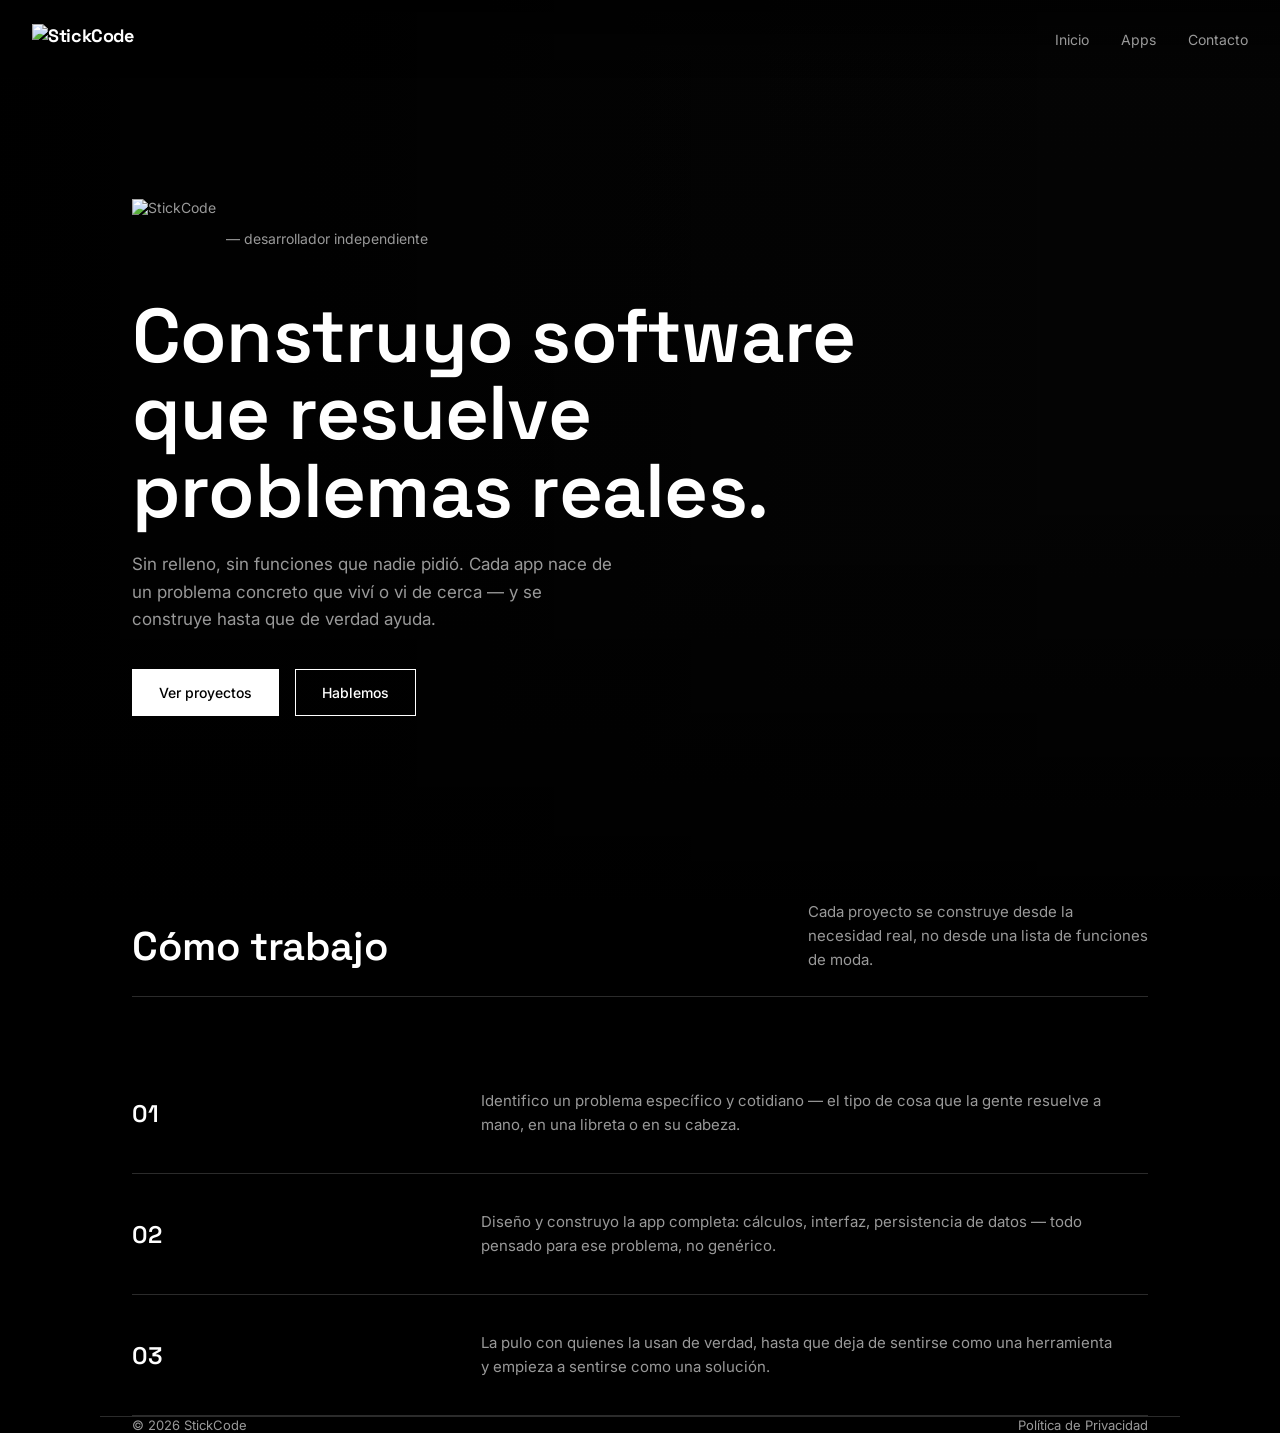
==== index.html @ d3f2d608 "Add files via upload" ====
<!DOCTYPE html>
<html lang="es">
<head>
<meta charset="UTF-8">
<meta name="viewport" content="width=device-width, initial-scale=1.0">
<title>StickCode</title>
<meta name="description" content="StickCode construye aplicaciones que resuelven problemas cotidianos, empezando por MyNomiApp: nómina y horas extra para trabajadores colombianos.">
<link rel="stylesheet" href="style.css">
</head>
<body>

<nav class="nav" id="nav">
  <a href="index.html" class="nav-logo"><img src="assets/logostickcode.png" alt="StickCode"></a>
  <div class="nav-links">
    <a href="index.html">Inicio</a>
    <a href="apps.html">Apps</a>
    <a href="contacto.html">Contacto</a>
  </div>
</nav>

<section class="hero" style="background-image: url('assets/hero-photo.jpg');">
  <div class="hero-content">
    <div class="hero-eyebrow"><img src="assets/logostickcode.png" alt="StickCode"> — desarrollador independiente</div>
    <h1>Construyo software<br>que resuelve problemas reales.</h1>
    <p>Sin relleno, sin funciones que nadie pidió. Cada app nace de un problema concreto que viví o vi de cerca — y se construye hasta que de verdad ayuda.</p>
    <div class="hero-actions">
      <a href="apps.html" class="btn filled">Ver proyectos</a>
      <a href="contacto.html" class="btn outline">Hablemos</a>
    </div>
  </div>
</section>

<section class="wrap">
  <div class="section-head">
    <h2>Cómo trabajo</h2>
    <p>Cada proyecto se construye desde la necesidad real, no desde una lista de funciones de moda.</p>
  </div>

  <div class="app-row">
    <div class="app-name">01</div>
    <div class="app-desc">Identifico un problema específico y cotidiano — el tipo de cosa que la gente resuelve a mano, en una libreta o en su cabeza.</div>
    <div></div>
  </div>
  <div class="app-row">
    <div class="app-name">02</div>
    <div class="app-desc">Diseño y construyo la app completa: cálculos, interfaz, persistencia de datos — todo pensado para ese problema, no genérico.</div>
    <div></div>
  </div>
  <div class="app-row">
    <div class="app-name">03</div>
    <div class="app-desc">La pulo con quienes la usan de verdad, hasta que deja de sentirse como una herramienta y empieza a sentirse como una solución.</div>
    <div></div>
  </div>
</section>

<footer class="wrap">
  <span>© <span id="year"></span> StickCode</span>
  <a href="privacidad.html">Política de Privacidad</a>
</footer>

<script>
  document.getElementById('year').textContent = new Date().getFullYear();
  window.addEventListener('scroll', () => {
    document.getElementById('nav').classList.toggle('solid', window.scrollY > 40);
  });
</script>

</body>
</html>
---- style.css ----
@import url('https://fonts.googleapis.com/css2?family=Space+Grotesk:wght@400;500;600;700&family=Inter:wght@400;500;600&display=swap');

:root {
  --black: #000000;
  --panel: #0d0d0d;
  --white: #ffffff;
  --gray-1: #999999;
  --gray-2: #2b2b2b;
  --gray-3: #555555;
  --max-width: 1080px;
}

* {
  box-sizing: border-box;
}

html {
  scroll-behavior: smooth;
}

body {
  margin: 0;
  background: var(--black);
  color: var(--white);
  font-family: 'Inter', sans-serif;
  -webkit-font-smoothing: antialiased;
}

h1, h2, h3, .display {
  font-family: 'Space Grotesk', sans-serif;
  font-weight: 600;
  margin: 0;
  letter-spacing: -0.01em;
}

a {
  color: inherit;
  text-decoration: none;
}

.wrap {
  max-width: var(--max-width);
  margin: 0 auto;
  padding: 0 32px;
}

/* Nav */
.nav {
  position: fixed;
  top: 0;
  left: 0;
  right: 0;
  z-index: 50;
  display: flex;
  align-items: center;
  justify-content: space-between;
  padding: 24px 32px;
  background: linear-gradient(to bottom, rgba(0,0,0,0.6), transparent);
}

.nav.solid {
  background: var(--black);
  border-bottom: 1px solid var(--gray-2);
}

.nav-logo {
  font-family: 'Space Grotesk', sans-serif;
  font-weight: 700;
  font-size: 18px;
  letter-spacing: -0.02em;
  display: block;
}

.nav-logo img {
  height: 30px;
  width: auto;
  display: block;
}

.nav-links {
  display: flex;
  gap: 32px;
  font-size: 14px;
  color: var(--gray-1);
}

.nav-links a:hover {
  color: var(--white);
}

/* Hero */
.hero {
  position: relative;
  min-height: 100vh;
  display: flex;
  align-items: flex-end;
  background-color: #050505;
  background-size: cover;
  background-position: right center;
  overflow: hidden;
}

.hero::before {
  content: "";
  position: absolute;
  inset: 0;
  background:
    linear-gradient(to top, rgba(0,0,0,0.94) 0%, rgba(0,0,0,0.3) 42%, rgba(0,0,0,0.15) 100%),
    linear-gradient(to right, rgba(0,0,0,0.97) 0%, rgba(0,0,0,0.75) 30%, rgba(0,0,0,0.15) 62%, rgba(0,0,0,0.05) 100%);
}

.hero-content {
  position: relative;
  z-index: 2;
  padding: 0 32px 88px;
  max-width: var(--max-width);
  margin: 0 auto;
  width: 100%;
}

.hero-eyebrow {
  font-size: 14px;
  color: var(--gray-1);
  margin-bottom: 18px;
  display: flex;
  align-items: center;
  gap: 10px;
}

.hero-eyebrow img {
  height: 80px;
  width: auto;
  display: block;
}

.app-logo {
  height: 192px;
  width: auto;
  display: block;
}

.privacy-app h2 img {
  height: 192px;
  width: auto;
  display: block;
}

.privacy-app h2 {
  display: flex;
  align-items: center;
}

.hero h1 {
  font-size: clamp(38px, 6.5vw, 76px);
  line-height: 1.02;
  max-width: 780px;
}

.hero p {
  margin-top: 22px;
  font-size: 17px;
  color: var(--gray-1);
  max-width: 480px;
  line-height: 1.6;
}

.hero-actions {
  margin-top: 36px;
  display: flex;
  gap: 16px;
  align-items: center;
}

.btn {
  display: inline-block;
  padding: 14px 26px;
  border: 1px solid var(--white);
  font-size: 14px;
  font-weight: 500;
  transition: background 0.2s ease, color 0.2s ease;
}

.btn.filled {
  background: var(--white);
  color: var(--black);
}

.btn.filled:hover {
  background: transparent;
  color: var(--white);
}

.btn.outline {
  color: var(--white);
}

.btn.outline:hover {
  background: var(--white);
  color: var(--black);
}

/* Sections */
section {
  padding: 96px 0;
}

.section-head {
  display: flex;
  justify-content: space-between;
  align-items: flex-end;
  margin-bottom: 56px;
  gap: 24px;
  border-bottom: 1px solid var(--gray-2);
  padding-bottom: 24px;
}

.section-head h2 {
  font-size: clamp(28px, 4vw, 40px);
}

.section-head p {
  color: var(--gray-1);
  max-width: 340px;
  font-size: 15px;
  line-height: 1.6;
  margin: 0;
}

/* App list (portafolio) */
.app-row {
  display: grid;
  grid-template-columns: 1fr 2fr auto;
  gap: 32px;
  align-items: center;
  padding: 36px 0;
  border-bottom: 1px solid var(--gray-2);
}

.app-row:first-child {
  border-top: 1px solid var(--gray-2);
}

.app-name {
  font-family: 'Space Grotesk', sans-serif;
  font-size: 24px;
  font-weight: 600;
}

.app-status {
  display: inline-block;
  margin-top: 8px;
  font-size: 12px;
  color: var(--gray-1);
  border: 1px solid var(--gray-3);
  padding: 3px 10px;
}

.app-desc {
  color: var(--gray-1);
  font-size: 15px;
  line-height: 1.6;
}

.app-link {
  font-size: 14px;
  white-space: nowrap;
  border-bottom: 1px solid var(--white);
  padding-bottom: 3px;
}

.app-row.upcoming .app-name,
.app-row.upcoming .app-desc {
  color: var(--gray-3);
}

.app-row.upcoming .app-status {
  color: var(--gray-3);
  border-color: var(--gray-2);
}

/* Contact */
.contact-block {
  display: flex;
  flex-direction: column;
  gap: 8px;
}

.contact-email {
  font-family: 'Space Grotesk', sans-serif;
  font-size: clamp(28px, 5vw, 48px);
  font-weight: 600;
  border-bottom: 1px solid var(--gray-2);
  padding-bottom: 20px;
  display: inline-block;
}

.contact-meta {
  margin-top: 32px;
  display: flex;
  gap: 40px;
  color: var(--gray-1);
  font-size: 14px;
}

.contact-meta a:hover {
  color: var(--white);
}

/* Footer */
footer {
  border-top: 1px solid var(--gray-2);
  padding: 32px 0;
  display: flex;
  justify-content: space-between;
  align-items: center;
  font-size: 13px;
  color: var(--gray-1);
}

footer a:hover {
  color: var(--white);
}

/* Privacy page */
.privacy-nav {
  display: flex;
  gap: 12px;
  flex-wrap: wrap;
  margin-bottom: 56px;
}

.privacy-nav a {
  font-size: 13px;
  border: 1px solid var(--gray-2);
  padding: 8px 16px;
  color: var(--gray-1);
}

.privacy-nav a:hover {
  border-color: var(--white);
  color: var(--white);
}

.privacy-app {
  padding: 56px 0;
  border-top: 1px solid var(--gray-2);
  scroll-margin-top: 100px;
}

.privacy-app h2 {
  font-size: 28px;
  margin-bottom: 8px;
}

.privacy-updated {
  color: var(--gray-1);
  font-size: 13px;
  margin-bottom: 32px;
}

.privacy-app h3 {
  font-size: 16px;
  margin-top: 32px;
  margin-bottom: 10px;
}

.privacy-app p, .privacy-app li {
  color: var(--gray-1);
  font-size: 15px;
  line-height: 1.7;
}

.privacy-app ul {
  padding-left: 20px;
  margin: 12px 0;
}

.page-header {
  padding: 160px 0 40px;
  border-bottom: 1px solid var(--gray-2);
}

.page-header h1 {
  font-size: clamp(32px, 5vw, 52px);
}

.page-header p {
  color: var(--gray-1);
  margin-top: 16px;
  max-width: 520px;
  line-height: 1.6;
}

@media (max-width: 720px) {
  .app-row {
    grid-template-columns: 1fr;
    gap: 12px;
  }
  .section-head {
    flex-direction: column;
    align-items: flex-start;
  }
  .contact-meta {
    flex-direction: column;
    gap: 12px;
  }
  footer {
    flex-direction: column;
    gap: 12px;
    text-align: center;
  }
}
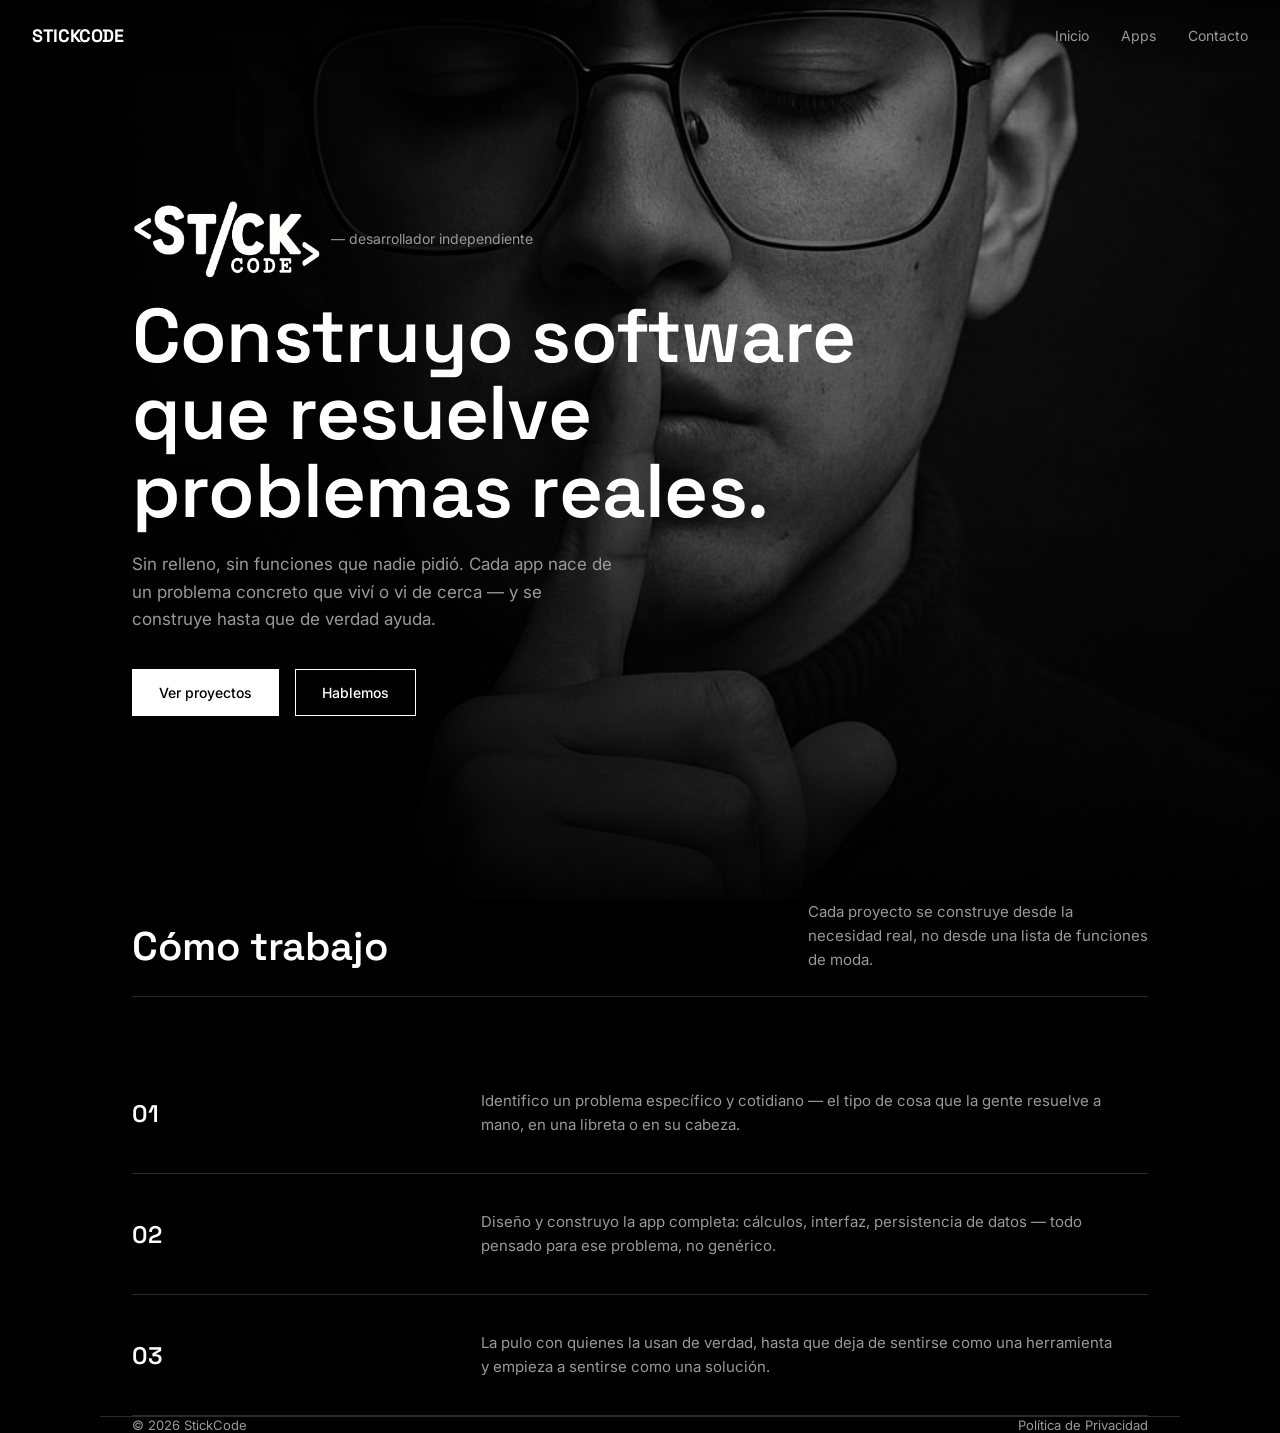
==== commit f43b5630: "Add files via upload" ====
--- a/index.html
+++ b/index.html
@@ -10,8 +10,8 @@
 <body>
 
 <nav class="nav" id="nav">
-  <a href="index.html" class="nav-logo"><img src="assets/logostickcode.png" alt="StickCode"></a>
-  <div class="nav-links">
+	<a href="index.html" class="nav-logo">STICKCODE</a>
+	<div class="nav-links">
     <a href="index.html">Inicio</a>
     <a href="apps.html">Apps</a>
     <a href="contacto.html">Contacto</a>
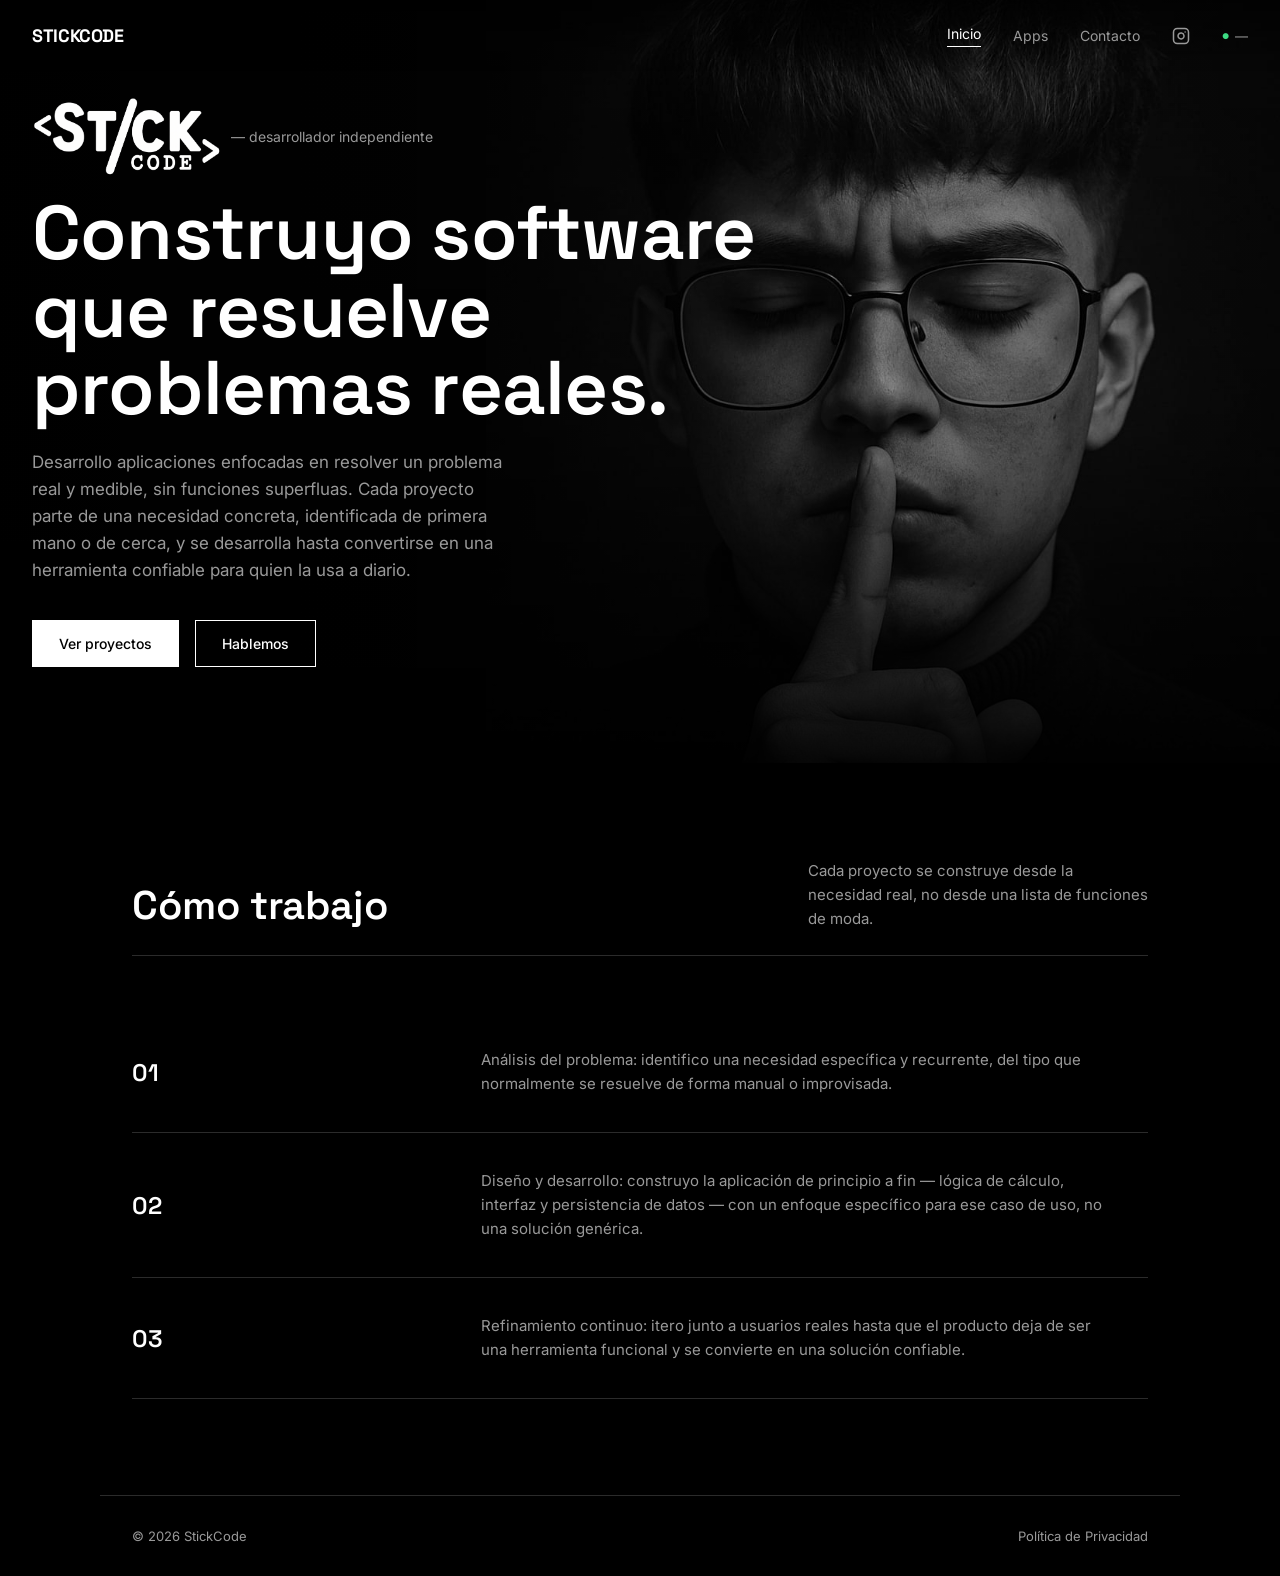
==== commit d153d61f: "Add files via upload" ====
--- a/index.html
+++ b/index.html
@@ -12,17 +12,24 @@
 <nav class="nav" id="nav">
 	<a href="index.html" class="nav-logo">STICKCODE</a>
 	<div class="nav-links">
-    <a href="index.html">Inicio</a>
+    <a href="index.html" class="active">Inicio</a>
     <a href="apps.html">Apps</a>
     <a href="contacto.html">Contacto</a>
+    <a href="https://www.instagram.com/stickcodeofficial" target="_blank" rel="noopener" class="nav-ig" aria-label="Instagram de StickCode">
+      <svg viewBox="0 0 24 24" fill="none" stroke="currentColor" stroke-width="2" stroke-linecap="round" stroke-linejoin="round"><rect x="2" y="2" width="20" height="20" rx="5" ry="5"></rect><path d="M16 11.37A4 4 0 1 1 12.63 8 4 4 0 0 1 16 11.37z"></path><line x1="17.5" x2="17.51" y1="6.5" y2="6.5"></line></svg>
+    </a>
+    <span class="nav-counter"><span class="nav-counter-dot">●</span> <span data-site-counter>···</span></span>
   </div>
+	<button class="nav-toggle" id="navToggle" aria-label="Abrir menú"><span></span><span></span><span></span></button>
 </nav>
 
-<section class="hero" style="background-image: url('assets/hero-photo.jpg');">
+<section class="hero" id="hero">
+  <div class="hero-bg hero-bg-a" style="background-image: url('assets/hero-photo.jpg');"></div>
+  <div class="hero-bg hero-bg-b" style="background-image: url('assets/hero-photo1.jpg');"></div>
   <div class="hero-content">
     <div class="hero-eyebrow"><img src="assets/logostickcode.png" alt="StickCode"> — desarrollador independiente</div>
     <h1>Construyo software<br>que resuelve problemas reales.</h1>
-    <p>Sin relleno, sin funciones que nadie pidió. Cada app nace de un problema concreto que viví o vi de cerca — y se construye hasta que de verdad ayuda.</p>
+    <p>Desarrollo aplicaciones enfocadas en resolver un problema real y medible, sin funciones superfluas. Cada proyecto parte de una necesidad concreta, identificada de primera mano o de cerca, y se desarrolla hasta convertirse en una herramienta confiable para quien la usa a diario.</p>
     <div class="hero-actions">
       <a href="apps.html" class="btn filled">Ver proyectos</a>
       <a href="contacto.html" class="btn outline">Hablemos</a>
@@ -38,17 +45,17 @@
 
   <div class="app-row">
     <div class="app-name">01</div>
-    <div class="app-desc">Identifico un problema específico y cotidiano — el tipo de cosa que la gente resuelve a mano, en una libreta o en su cabeza.</div>
+    <div class="app-desc">Análisis del problema: identifico una necesidad específica y recurrente, del tipo que normalmente se resuelve de forma manual o improvisada.</div>
     <div></div>
   </div>
   <div class="app-row">
     <div class="app-name">02</div>
-    <div class="app-desc">Diseño y construyo la app completa: cálculos, interfaz, persistencia de datos — todo pensado para ese problema, no genérico.</div>
+    <div class="app-desc">Diseño y desarrollo: construyo la aplicación de principio a fin — lógica de cálculo, interfaz y persistencia de datos — con un enfoque específico para ese caso de uso, no una solución genérica.</div>
     <div></div>
   </div>
   <div class="app-row">
     <div class="app-name">03</div>
-    <div class="app-desc">La pulo con quienes la usan de verdad, hasta que deja de sentirse como una herramienta y empieza a sentirse como una solución.</div>
+    <div class="app-desc">Refinamiento continuo: itero junto a usuarios reales hasta que el producto deja de ser una herramienta funcional y se convierte en una solución confiable.</div>
     <div></div>
   </div>
 </section>
@@ -65,5 +72,56 @@
   });
 </script>
 
+<script>
+  (function () {
+    var hero = document.getElementById('hero');
+    if (!hero) return;
+    var showingColor = false;
+    setInterval(function () {
+      hero.classList.add('glitch-active');
+      setTimeout(function () {
+        showingColor = !showingColor;
+        hero.classList.toggle('show-color', showingColor);
+        hero.classList.remove('glitch-active');
+      }, 500);
+    }, 9000);
+  })();
+</script>
+
+
+<script>
+  (function () {
+    var els = document.querySelectorAll('[data-site-counter]');
+    if (!els.length) return;
+    fetch('https://countapi.mileshilliard.com/api/v1/hit/stickcode-dev-site-visits')
+      .then(function (res) { return res.json(); })
+      .then(function (data) {
+        var count = data && data.value !== undefined ? parseInt(data.value, 10) : null;
+        els.forEach(function (el) {
+          el.textContent = (typeof count === 'number' && !isNaN(count)) ? count.toLocaleString('es-CO') : '—';
+        });
+      })
+      .catch(function () {
+        els.forEach(function (el) { el.textContent = '—'; });
+      });
+  })();
+</script>
+
+<script>
+  const navToggle = document.getElementById('navToggle');
+  const navLinks = document.querySelector('.nav-links');
+  if (navToggle && navLinks) {
+    navToggle.addEventListener('click', () => {
+      navToggle.classList.toggle('open');
+      navLinks.classList.toggle('open');
+    });
+    navLinks.querySelectorAll('a').forEach(a => {
+      a.addEventListener('click', () => {
+        navToggle.classList.remove('open');
+        navLinks.classList.remove('open');
+      });
+    });
+  }
+</script>
 </body>
 </html>
--- a/style.css
+++ b/style.css
@@ -41,7 +41,8 @@
 .wrap {
   max-width: var(--max-width);
   margin: 0 auto;
-  padding: 0 32px;
+  padding-left: 32px;
+  padding-right: 32px;
 }
 
 /* Nav */
@@ -79,6 +80,7 @@
 
 .nav-links {
   display: flex;
+  align-items: center;
   gap: 32px;
   font-size: 14px;
   color: var(--gray-1);
@@ -86,6 +88,71 @@
 
 .nav-links a:hover {
   color: var(--white);
+}
+
+.nav-ig {
+  display: flex;
+  align-items: center;
+}
+
+.nav-ig svg {
+  width: 18px;
+  height: 18px;
+  display: block;
+}
+
+.nav-links a.active {
+  color: var(--white);
+  border-bottom: 1px solid var(--white);
+  padding-bottom: 4px;
+}
+
+.nav-counter {
+  display: inline-flex;
+  align-items: center;
+  gap: 6px;
+  font-size: 13px;
+  color: var(--gray-1);
+  white-space: nowrap;
+}
+
+.nav-counter-dot {
+  font-size: 8px;
+  color: #3ddc84;
+  line-height: 1;
+}
+
+.nav-toggle {
+  display: none;
+  flex-direction: column;
+  justify-content: center;
+  gap: 5px;
+  width: 32px;
+  height: 32px;
+  background: none;
+  border: none;
+  cursor: pointer;
+  z-index: 60;
+}
+
+.nav-toggle span {
+  display: block;
+  height: 2px;
+  width: 100%;
+  background: var(--white);
+  transition: transform 0.25s ease, opacity 0.25s ease;
+}
+
+.nav-toggle.open span:nth-child(1) {
+  transform: translateY(7px) rotate(45deg);
+}
+
+.nav-toggle.open span:nth-child(2) {
+  opacity: 0;
+}
+
+.nav-toggle.open span:nth-child(3) {
+  transform: translateY(-7px) rotate(-45deg);
 }
 
 /* Hero */
@@ -93,17 +160,75 @@
   position: relative;
   min-height: 100vh;
   display: flex;
-  align-items: flex-end;
+  align-items: center;
   background-color: #050505;
+  overflow: hidden;
+}
+
+.hero-bg {
+  position: absolute;
+  inset: 0;
+  z-index: 1;
   background-size: cover;
   background-position: right center;
-  overflow: hidden;
+  opacity: 1;
+  transition: opacity 0.15s linear;
+}
+
+.hero-bg-b {
+  opacity: 0;
+}
+
+.hero.show-color .hero-bg-a {
+  opacity: 0;
+}
+
+.hero.show-color .hero-bg-b {
+  opacity: 1;
+}
+
+.hero.glitch-active .hero-bg {
+  animation: heroGlitch 0.5s steps(8, end);
+}
+
+.hero.glitch-active .hero-bg-b {
+  animation-direction: reverse;
+}
+
+@keyframes heroGlitch {
+  0%   { opacity: 1;  clip-path: inset(0 0 0 0);     transform: translateX(0); filter: none; }
+  10%  { opacity: .25; clip-path: inset(8% 0 62% 0);  transform: translateX(-8px); }
+  20%  { opacity: 1;  clip-path: inset(70% 0 4% 0);   transform: translateX(6px); filter: hue-rotate(25deg); }
+  32%  { opacity: .3; clip-path: inset(28% 0 42% 0);  transform: translateX(-5px); }
+  45%  { opacity: 1;  clip-path: inset(0 0 0 0);      transform: translateX(4px); filter: hue-rotate(-20deg); }
+  60%  { opacity: .35; clip-path: inset(52% 0 18% 0); transform: translateX(-6px); }
+  75%  { opacity: 1;  clip-path: inset(4% 0 58% 0);   transform: translateX(3px); }
+  100% { opacity: 1;  clip-path: inset(0 0 0 0);      transform: translateX(0); filter: none; }
+}
+
+@media (min-width: 900px) {
+  .hero {
+    min-height: 82vh;
+    max-height: 820px;
+  }
+
+  .hero-bg {
+    left: 38%;
+    background-position: center 15%;
+  }
+}
+
+@media (min-width: 1300px) {
+  .hero-bg {
+    left: 55%;
+  }
 }
 
 .hero::before {
   content: "";
   position: absolute;
   inset: 0;
+  z-index: 2;
   background:
     linear-gradient(to top, rgba(0,0,0,0.94) 0%, rgba(0,0,0,0.3) 42%, rgba(0,0,0,0.15) 100%),
     linear-gradient(to right, rgba(0,0,0,0.97) 0%, rgba(0,0,0,0.75) 30%, rgba(0,0,0,0.15) 62%, rgba(0,0,0,0.05) 100%);
@@ -111,11 +236,9 @@
 
 .hero-content {
   position: relative;
-  z-index: 2;
-  padding: 0 32px 88px;
-  max-width: var(--max-width);
-  margin: 0 auto;
+  z-index: 3;
   width: 100%;
+  padding: 0 32px;
 }
 
 .hero-eyebrow {
@@ -268,6 +391,24 @@
   padding-bottom: 3px;
 }
 
+button.app-link {
+  display: inline-block;
+  background: none;
+  border: none;
+  border-bottom: 1px solid var(--white);
+  color: var(--white);
+  font-family: inherit;
+  font-size: 14px;
+  cursor: pointer;
+  padding: 0 0 3px;
+  text-align: left;
+}
+
+button.app-link:hover {
+  color: var(--gray-1);
+  border-color: var(--gray-1);
+}
+
 .app-row.upcoming .app-name,
 .app-row.upcoming .app-desc {
   color: var(--gray-3);
@@ -287,10 +428,10 @@
 
 .contact-email {
   font-family: 'Space Grotesk', sans-serif;
-  font-size: clamp(28px, 5vw, 48px);
+  font-size: clamp(20px, 3.2vw, 30px);
   font-weight: 600;
   border-bottom: 1px solid var(--gray-2);
-  padding-bottom: 20px;
+  padding-bottom: 16px;
   display: inline-block;
 }
 
@@ -376,7 +517,8 @@
 }
 
 .page-header {
-  padding: 160px 0 40px;
+  padding-top: 160px;
+  padding-bottom: 40px;
   border-bottom: 1px solid var(--gray-2);
 }
 
@@ -389,6 +531,49 @@
   margin-top: 16px;
   max-width: 520px;
   line-height: 1.6;
+}
+
+/* Imágenes siempre responsivas por defecto */
+img {
+  max-width: 100%;
+  height: auto;
+}
+
+@media (max-width: 900px) {
+  .nav-toggle {
+    display: flex;
+  }
+
+  .nav-links {
+    position: fixed;
+    top: 0;
+    right: 0;
+    height: 100vh;
+    width: min(78vw, 320px);
+    background: var(--panel);
+    border-left: 1px solid var(--gray-2);
+    flex-direction: column;
+    align-items: flex-start;
+    justify-content: center;
+    gap: 28px;
+    padding: 0 40px;
+    font-size: 18px;
+    transform: translateX(100%);
+    transition: transform 0.3s ease;
+  }
+
+  .nav-links.open {
+    transform: translateX(0);
+  }
+
+  .hero-content {
+    padding-bottom: 64px;
+  }
+
+  .app-logo,
+  .privacy-app h2 img {
+    height: 120px;
+  }
 }
 
 @media (max-width: 720px) {
@@ -409,4 +594,140 @@
     gap: 12px;
     text-align: center;
   }
-}
+  .page-header {
+    padding-top: 120px;
+    padding-bottom: 32px;
+  }
+  section {
+    padding: 64px 0;
+  }
+  .wrap {
+    padding-left: 20px;
+    padding-right: 20px;
+  }
+  .app-logo,
+  .privacy-app h2 img {
+    height: 90px;
+  }
+  .hero-eyebrow img {
+    height: 56px;
+  }
+  .modal-box {
+    padding: 24px 18px;
+  }
+  .modal-gallery img {
+    height: 140px;
+  }
+}
+
+@media (max-width: 420px) {
+  .hero h1 {
+    font-size: 30px;
+  }
+  .app-logo,
+  .privacy-app h2 img {
+    height: 72px;
+  }
+}
+
+/* ===== Modal flotante de detalle de app ===== */
+.modal-overlay {
+  display: none;
+  position: fixed;
+  inset: 0;
+  background: rgba(0, 0, 0, 0.85);
+  z-index: 100;
+  align-items: center;
+  justify-content: center;
+  padding: 24px;
+}
+
+.modal-overlay.open {
+  display: flex;
+}
+
+.modal-box {
+  background: var(--panel);
+  border: 1px solid var(--gray-2);
+  max-width: 720px;
+  width: 100%;
+  max-height: 88vh;
+  overflow-y: auto;
+  padding: 40px;
+  position: relative;
+}
+
+.modal-close {
+  position: absolute;
+  top: 16px;
+  right: 16px;
+  background: none;
+  border: 1px solid var(--gray-3);
+  color: var(--white);
+  width: 36px;
+  height: 36px;
+  font-size: 18px;
+  cursor: pointer;
+  line-height: 1;
+}
+
+.modal-close:hover {
+  border-color: var(--white);
+}
+
+.modal-box h3 {
+  font-size: clamp(22px, 4vw, 30px);
+  margin-bottom: 18px;
+  padding-right: 40px;
+}
+
+.modal-box p {
+  color: var(--gray-1);
+  font-size: 15px;
+  line-height: 1.7;
+  margin: 0 0 16px;
+}
+
+.modal-box h4 {
+  font-family: 'Space Grotesk', sans-serif;
+  font-size: 14px;
+  color: var(--white);
+  margin: 28px 0 12px;
+  text-transform: uppercase;
+  letter-spacing: 0.04em;
+}
+
+.modal-video {
+  position: relative;
+  width: 100%;
+  aspect-ratio: 16 / 9;
+  background: #000;
+  margin-bottom: 8px;
+  overflow: hidden;
+}
+
+.modal-video video,
+.modal-video iframe {
+  width: 100%;
+  height: 100%;
+  border: 0;
+  display: block;
+}
+
+.modal-gallery {
+  display: grid;
+  grid-template-columns: repeat(auto-fill, minmax(140px, 1fr));
+  gap: 12px;
+}
+
+.modal-gallery img {
+  width: 100%;
+  height: 200px;
+  object-fit: cover;
+  cursor: zoom-in;
+  border: 1px solid var(--gray-2);
+}
+
+.modal-actions {
+  margin-top: 28px;
+}
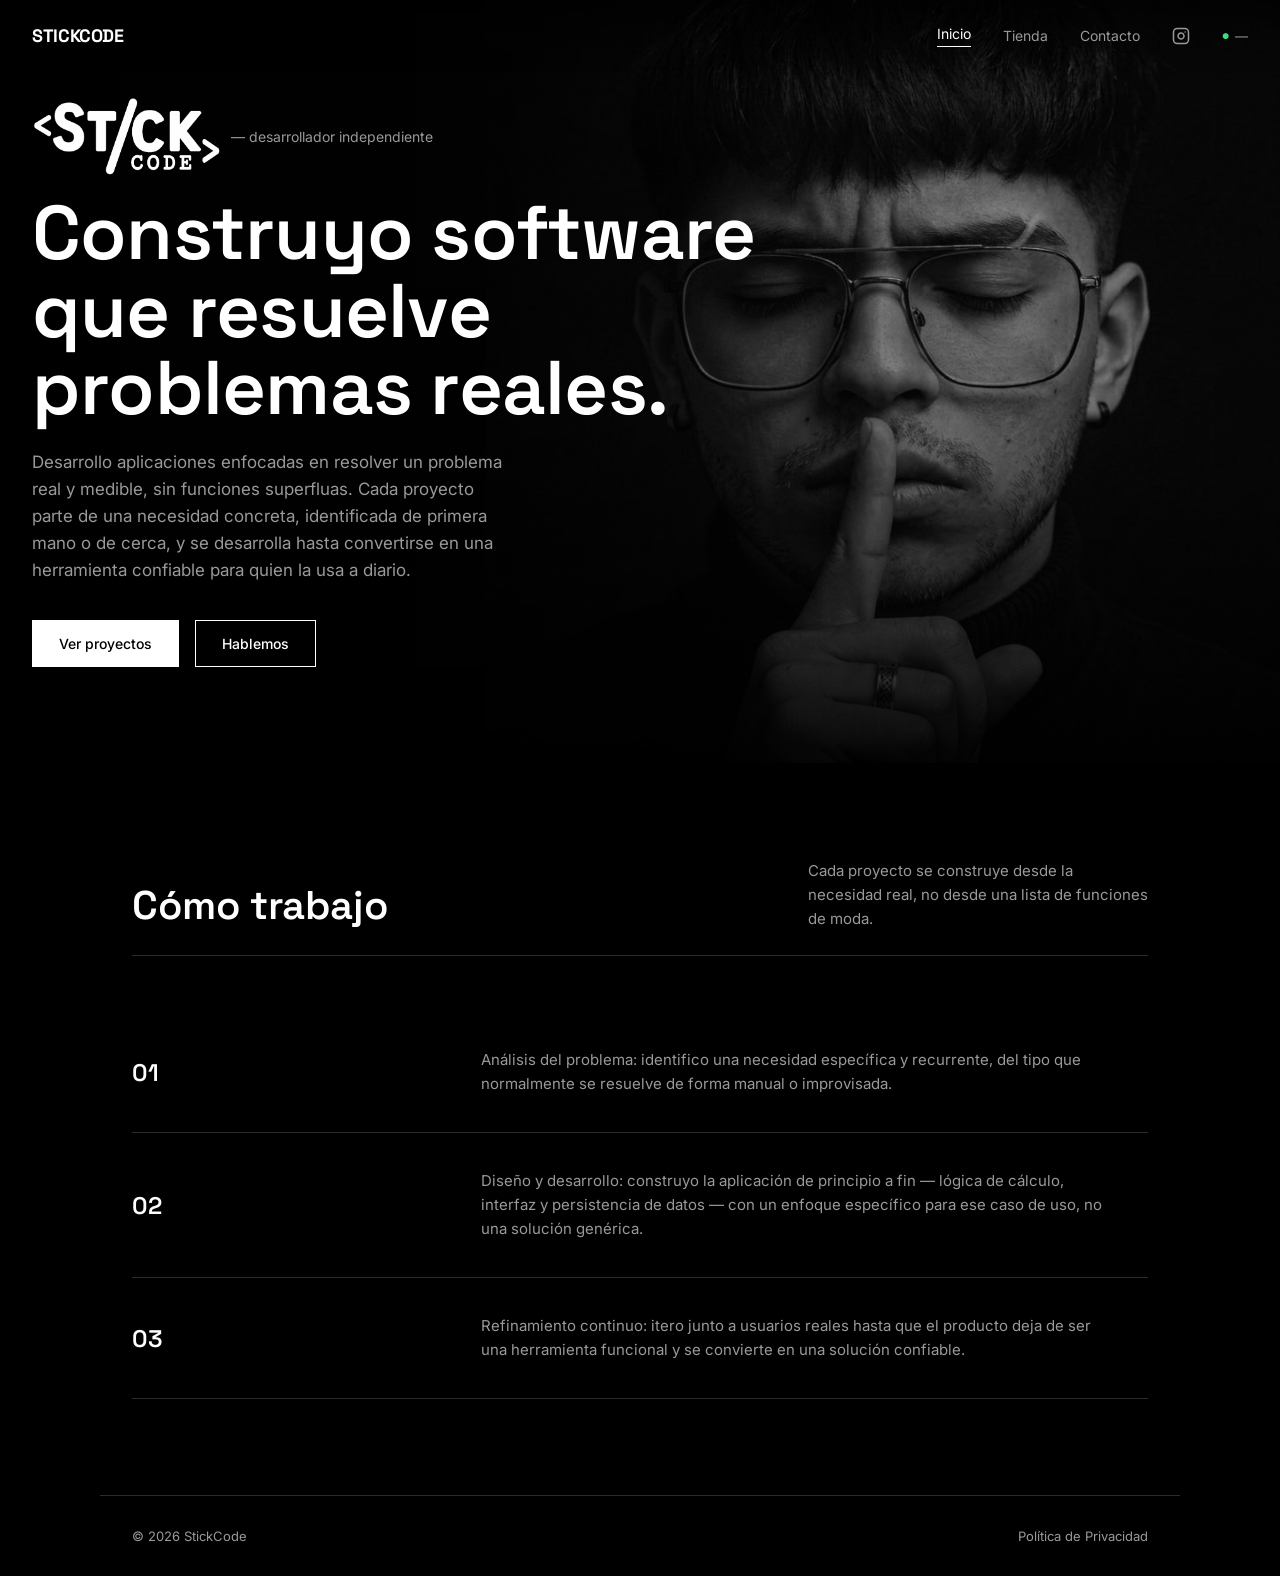
==== commit 49197e41: "Add files via upload" ====
--- a/index.html
+++ b/index.html
@@ -13,9 +13,9 @@
 	<a href="index.html" class="nav-logo">STICKCODE</a>
 	<div class="nav-links">
     <a href="index.html" class="active">Inicio</a>
-    <a href="apps.html">Apps</a>
+		<a href="tienda.html">Tienda</a>
     <a href="contacto.html">Contacto</a>
-    <a href="https://www.instagram.com/stickcodeofficial" target="_blank" rel="noopener" class="nav-ig" aria-label="Instagram de StickCode">
+    <a href="https://www.instagram.com/stickcode_" target="_blank" rel="noopener" class="nav-ig" aria-label="Instagram de StickCode">
       <svg viewBox="0 0 24 24" fill="none" stroke="currentColor" stroke-width="2" stroke-linecap="round" stroke-linejoin="round"><rect x="2" y="2" width="20" height="20" rx="5" ry="5"></rect><path d="M16 11.37A4 4 0 1 1 12.63 8 4 4 0 0 1 16 11.37z"></path><line x1="17.5" x2="17.51" y1="6.5" y2="6.5"></line></svg>
     </a>
     <span class="nav-counter"><span class="nav-counter-dot">●</span> <span data-site-counter>···</span></span>
@@ -31,7 +31,7 @@
     <h1>Construyo software<br>que resuelve problemas reales.</h1>
     <p>Desarrollo aplicaciones enfocadas en resolver un problema real y medible, sin funciones superfluas. Cada proyecto parte de una necesidad concreta, identificada de primera mano o de cerca, y se desarrolla hasta convertirse en una herramienta confiable para quien la usa a diario.</p>
     <div class="hero-actions">
-      <a href="apps.html" class="btn filled">Ver proyectos</a>
+	    <a href="tienda.html#proyectos" class="btn filled">Ver proyectos</a>
       <a href="contacto.html" class="btn outline">Hablemos</a>
     </div>
   </div>
--- a/style.css
+++ b/style.css
@@ -220,7 +220,7 @@
 
 @media (min-width: 1300px) {
   .hero-bg {
-    left: 55%;
+    left: 45%;
   }
 }
 
@@ -256,15 +256,12 @@
   display: block;
 }
 
-.app-logo {
+.app-logo,
+.privacy-app h2 img {
+  width: 192px;
   height: 192px;
-  width: auto;
-  display: block;
-}
-
-.privacy-app h2 img {
-  height: 192px;
-  width: auto;
+  object-fit: contain;
+  object-position: left center;
   display: block;
 }
 
@@ -572,6 +569,7 @@
 
   .app-logo,
   .privacy-app h2 img {
+    width: 120px;
     height: 120px;
   }
 }
@@ -607,6 +605,7 @@
   }
   .app-logo,
   .privacy-app h2 img {
+    width: 90px;
     height: 90px;
   }
   .hero-eyebrow img {
@@ -615,8 +614,21 @@
   .modal-box {
     padding: 24px 18px;
   }
+  .modal-gallery {
+    height: 220px;
+  }
   .modal-gallery img {
-    height: 140px;
+    height: 220px;
+    max-width: 78%;
+  }
+  .gallery-arrow {
+    width: 30px;
+    height: 30px;
+    font-size: 16px;
+  }
+  .modal-video,
+  .modal-video video {
+    max-height: 50vh;
   }
 }
 
@@ -626,6 +638,7 @@
   }
   .app-logo,
   .privacy-app h2 img {
+    width: 72px;
     height: 72px;
   }
 }
@@ -698,36 +711,889 @@
 }
 
 .modal-video {
+  width: 100%;
+  max-height: 65vh;
+  background: #000;
+  margin-bottom: 8px;
+  display: flex;
+  align-items: center;
+  justify-content: center;
+  overflow: hidden;
+}
+
+.modal-video video {
+  display: block;
+  width: auto;
+  height: auto;
+  max-width: 100%;
+  max-height: 65vh;
+}
+
+.modal-video iframe {
+  width: 100%;
+  aspect-ratio: 16 / 9;
+  border: 0;
+  display: block;
+}
+
+.gallery-carousel {
+  display: flex;
+  align-items: center;
+  gap: 10px;
+}
+
+.modal-gallery {
+  flex: 1;
+  display: flex;
+  align-items: center;
+  gap: 12px;
+  height: 340px;
+  overflow-x: auto;
+  scroll-snap-type: x mandatory;
+  scroll-behavior: smooth;
+  scrollbar-width: none;
+}
+
+.modal-gallery::-webkit-scrollbar {
+  display: none;
+}
+
+.modal-gallery img {
+  flex: 0 0 auto;
+  scroll-snap-align: start;
+  height: 100%;
+  width: auto;
+  max-width: 82%;
+  object-fit: contain;
+  background: #000;
+  cursor: zoom-in;
+  border: 1px solid var(--gray-2);
+  transition: border-color 0.2s ease;
+}
+
+.modal-gallery img:hover {
+  border-color: var(--gray-3);
+}
+
+.gallery-arrow {
+  flex: 0 0 auto;
+  width: 36px;
+  height: 36px;
+  border: 1px solid var(--gray-3);
+  background: none;
+  color: var(--white);
+  font-size: 18px;
+  line-height: 1;
+  cursor: pointer;
+  display: flex;
+  align-items: center;
+  justify-content: center;
+}
+
+.gallery-arrow:hover {
+  border-color: var(--white);
+}
+
+.modal-actions {
+  margin-top: 28px;
+}
+
+/* ===== Panel lateral (Tienda) ===== */
+.side-nav {
+  position: fixed;
+  top: 50%;
+  right: 0;
+  transform: translateY(-50%);
+  z-index: 60;
+  display: flex;
+  flex-direction: column;
+  background: rgba(13, 13, 13, 0.92);
+  border: 1px solid var(--gray-2);
+  border-right: none;
+  border-radius: 14px 0 0 14px;
+  overflow: hidden;
+  backdrop-filter: blur(6px);
+}
+
+.side-nav-item {
+  display: flex;
+  flex-direction: row-reverse;
+  align-items: center;
+  gap: 12px;
+  padding: 14px;
+  color: var(--gray-1);
+  white-space: nowrap;
+  transition: color 0.2s ease, background 0.2s ease;
+}
+
+.side-nav-item:hover,
+.side-nav-item.active {
+  color: var(--white);
+  background: rgba(255, 255, 255, 0.06);
+}
+
+.side-nav-icon {
+  width: 20px;
+  height: 20px;
+  flex: 0 0 20px;
+  display: flex;
+  align-items: center;
+  justify-content: center;
+}
+
+.side-nav-icon svg {
+  width: 100%;
+  height: 100%;
+}
+
+.side-nav-label {
+  font-size: 13px;
+  max-width: 0;
+  opacity: 0;
+  overflow: hidden;
+  text-align: right;
+  transition: max-width 0.25s ease, opacity 0.2s ease;
+}
+
+.side-nav:hover .side-nav-label {
+  max-width: 120px;
+  opacity: 1;
+}
+
+@media (max-width: 720px) {
+  .side-nav {
+    top: auto;
+    bottom: 20px;
+    right: 12px;
+    left: auto;
+    transform: none;
+    border-radius: 14px;
+    border: 1px solid var(--gray-2);
+  }
+  .side-nav-item { padding: 12px; }
+  .side-nav-label,
+  .side-nav:hover .side-nav-label {
+    max-width: 0;
+    opacity: 0;
+  }
+}
+
+/* En la landing del juego el panel lateral tiene más íconos: reservamos
+   espacio para que el texto no quede oculto debajo en móvil */
+@media (max-width: 720px) {
+  .game-page section.wrap {
+    padding-right: 52px;
+  }
+
+  .game-page .game-hero-content,
+  .game-page footer.wrap {
+    padding-right: 20px;
+  }
+}
+
+/* ===== Tarjetas de Proyectos ===== */
+.project-grid {
+  display: grid;
+  grid-template-columns: repeat(auto-fill, minmax(240px, 1fr));
+  gap: 20px;
+}
+
+.project-card {
+  background: var(--panel);
+  border: 1px solid var(--gray-2);
+  cursor: pointer;
+  text-align: left;
+  padding: 0;
+  display: flex;
+  flex-direction: column;
+  transition: border-color 0.2s ease, transform 0.2s ease;
+  font-family: inherit;
+  color: inherit;
+}
+
+.project-card:hover {
+  border-color: var(--white);
+  transform: translateY(-3px);
+}
+
+.project-card-cover {
+  width: 100%;
+  aspect-ratio: 16 / 10;
+  object-fit: cover;
+  display: block;
+  background: #000;
+}
+
+.project-card-body {
+  padding: 18px 20px;
+}
+
+.project-card-name {
+  font-family: 'Space Grotesk', sans-serif;
+  font-size: 18px;
+  font-weight: 600;
+  margin-bottom: 6px;
+}
+
+.project-card-price {
+  font-size: 13px;
+  color: var(--gray-1);
+}
+
+/* Encabezado del modal con botones de compra */
+.modal-header-row {
+  display: flex;
+  justify-content: space-between;
+  align-items: flex-start;
+  flex-wrap: wrap;
+  gap: 14px;
+  padding-right: 40px;
+  margin-bottom: 18px;
+}
+
+.modal-header-row h3 {
+  margin: 0;
+  padding-right: 0;
+}
+
+.modal-buy-row {
+  display: flex;
+  gap: 10px;
+  flex-wrap: wrap;
+}
+
+.modal-buy-btn {
+  display: inline-flex;
+  align-items: center;
+  gap: 6px;
+  padding: 9px 16px;
+  font-size: 13px;
+  font-weight: 500;
+  border: 1px solid var(--white);
+  background: var(--white);
+  color: var(--black);
+  white-space: nowrap;
+}
+
+.modal-buy-btn:hover {
+  background: transparent;
+  color: var(--white);
+}
+
+.modal-buy-btn.outline {
+  background: none;
+  color: var(--white);
+}
+
+.modal-buy-btn.outline:hover {
+  background: var(--white);
+  color: var(--black);
+}
+
+/* ===== Lightbox (zoom de capturas) ===== */
+.lightbox-overlay {
+  display: none;
+  position: fixed;
+  inset: 0;
+  z-index: 200;
+  background: rgba(0, 0, 0, 0.95);
+  align-items: center;
+  justify-content: center;
+  padding: 32px;
+  cursor: zoom-out;
+}
+
+.lightbox-overlay.open {
+  display: flex;
+}
+
+.lightbox-overlay img {
+  max-width: 92vw;
+  max-height: 90vh;
+  object-fit: contain;
+  border: 1px solid var(--gray-2);
+}
+
+.lightbox-close {
+  position: absolute;
+  top: 20px;
+  right: 20px;
+  width: 40px;
+  height: 40px;
+  border: 1px solid var(--gray-3);
+  background: none;
+  color: var(--white);
+  font-size: 18px;
+  cursor: pointer;
+  line-height: 1;
+}
+
+.lightbox-close:hover {
+  border-color: var(--white);
+}
+
+/* =========================================================
+   LANDING PAGE — ARAT-KZ
+   Acento propio (oro tallado) sobre la misma base del sitio.
+   ========================================================= */
+:root {
+  --gold: #c89b3c;
+  --gold-dim: #8a6b2a;
+  --gold-soft: rgba(200, 155, 60, 0.12);
+}
+
+.game-back {
+  position: absolute;
+  top: 100px;
+  left: 0;
+  right: 0;
+  z-index: 3;
+  font-size: 13px;
+  color: var(--gray-1);
+}
+
+.game-back a:hover {
+  color: var(--white);
+}
+
+/* --- Hero --- */
+.game-hero {
   position: relative;
+  min-height: 100vh;
+  display: flex;
+  align-items: flex-end;
+  background: #050403 center / cover no-repeat;
+  overflow: hidden;
+  border-bottom: 1px solid var(--gray-2);
+}
+
+/* Reemplaza esta imagen por tu arte clave: assets/aratkz-hero.jpg (1920×1200 o más, horizontal) */
+.game-hero {
+  background-image:
+    linear-gradient(to top, rgba(0,0,0,0.95) 0%, rgba(0,0,0,0.45) 55%, rgba(0,0,0,0.2) 100%),
+    url('assets/aratkz-hero.jpg');
+}
+
+.game-hero-content {
+  position: relative;
+  z-index: 2;
+  width: 100%;
+  padding: 0 32px 72px;
+  max-width: var(--max-width);
+  margin: 0 auto;
+}
+
+.game-eyebrow {
+  font-size: 13px;
+  color: var(--gold);
+  margin-bottom: 14px;
+}
+
+.game-title {
+  font-family: 'Space Grotesk', sans-serif;
+  font-weight: 700;
+  font-size: clamp(56px, 11vw, 140px);
+  line-height: 0.92;
+  letter-spacing: -0.01em;
+  color: var(--white);
+  text-shadow: 0 0 60px var(--gold-soft);
+}
+
+.game-title span {
+  color: var(--gold);
+}
+
+.game-title-logo {
+  display: block;
+  width: min(480px, 70%);
+  height: auto;
+  filter: drop-shadow(0 0 60px var(--gold-soft));
+}
+
+.game-hook {
+  margin-top: 22px;
+  font-size: 18px;
+  color: var(--gray-1);
+  max-width: 540px;
+  line-height: 1.6;
+}
+
+.game-tags {
+  display: flex;
+  flex-wrap: wrap;
+  gap: 10px;
+  margin-top: 28px;
+}
+
+.game-tag {
+  font-size: 12px;
+  color: var(--gray-1);
+  border: 1px solid var(--gray-3);
+  padding: 6px 12px;
+}
+
+.game-hero-actions {
+  margin-top: 32px;
+  display: flex;
+  flex-wrap: wrap;
+  gap: 16px;
+  align-items: center;
+}
+
+.btn.gold {
+  background: var(--gold);
+  border-color: var(--gold);
+  color: #140f04;
+}
+
+.btn.gold:hover {
+  background: transparent;
+  color: var(--gold);
+}
+
+/* --- Secciones generales --- */
+.game-section {
+  padding: 96px 0;
+  border-bottom: 1px solid var(--gray-2);
+}
+
+.game-section .section-head h2 {
+  color: var(--white);
+}
+
+/* --- Lore: actos conectados por un hilo --- */
+.lore-list {
+  position: relative;
+  padding-left: 32px;
+  display: flex;
+  flex-direction: column;
+  gap: 56px;
+}
+
+.lore-list::before {
+  content: "";
+  position: absolute;
+  top: 6px;
+  bottom: 6px;
+  left: 5px;
+  width: 1px;
+  background: linear-gradient(to bottom, var(--gold), var(--gray-2));
+}
+
+.lore-act {
+  position: relative;
+}
+
+.lore-act::before {
+  content: "";
+  position: absolute;
+  left: -32px;
+  top: 6px;
+  width: 11px;
+  height: 11px;
+  background: var(--black);
+  border: 2px solid var(--gold);
+  border-radius: 50%;
+}
+
+.lore-act-label {
+  font-family: 'Space Grotesk', sans-serif;
+  font-size: 13px;
+  color: var(--gold);
+  margin-bottom: 10px;
+}
+
+.lore-act h3 {
+  font-size: clamp(22px, 3vw, 30px);
+  margin-bottom: 14px;
+  max-width: 640px;
+}
+
+.lore-act p {
+  color: var(--gray-1);
+  font-size: 16px;
+  line-height: 1.75;
+  max-width: 640px;
+}
+
+/* --- Mecánicas: grid de tarjetas --- */
+.mechanic-grid {
+  display: grid;
+  grid-template-columns: repeat(auto-fit, minmax(260px, 1fr));
+  border-top: 1px solid var(--gray-2);
+  border-left: 1px solid var(--gray-2);
+}
+
+.mechanic-card {
+  background: var(--black);
+  padding: 32px;
+  border-right: 1px solid var(--gray-2);
+  border-bottom: 1px solid var(--gray-2);
+}
+
+.mechanic-icon {
+  width: 30px;
+  height: 30px;
+  color: var(--gold);
+  margin-bottom: 20px;
+}
+
+.mechanic-icon svg {
+  width: 100%;
+  height: 100%;
+}
+
+.mechanic-card h3 {
+  font-size: 18px;
+  margin-bottom: 10px;
+}
+
+.mechanic-card p {
+  color: var(--gray-1);
+  font-size: 14px;
+  line-height: 1.65;
+}
+
+.mechanic-card ul {
+  margin: 12px 0 0;
+  padding-left: 18px;
+  color: var(--gray-1);
+  font-size: 14px;
+  line-height: 1.7;
+}
+
+/* --- HUD recreado --- */
+.hud-mockup {
+  display: flex;
+  flex-wrap: wrap;
+  gap: 28px;
+  padding: 36px;
+  background: var(--panel);
+  border: 1px solid var(--gray-2);
+}
+
+.hud-cluster {
+  display: flex;
+  flex-direction: column;
+  gap: 10px;
+  flex: 1 1 200px;
+}
+
+.hud-cluster-row {
+  display: flex;
+  gap: 6px;
+}
+
+.hud-heart {
+  width: 22px;
+  height: 22px;
+  background: var(--panel);
+  border: 1.5px solid var(--gold);
+  transform: rotate(45deg);
+  position: relative;
+}
+
+.hud-heart::after {
+  content: "";
+  position: absolute;
+  inset: 4px;
+  border: 1px solid var(--gold-dim);
+}
+
+.hud-corn {
+  width: 16px;
+  height: 24px;
+  border-radius: 50% 50% 40% 40%;
+  background: linear-gradient(180deg, #e8c75a, var(--gold-dim));
+  border: 1px solid var(--gold-dim);
+}
+
+.hud-bar {
+  width: 100%;
+  height: 10px;
+  background: var(--black);
+  border: 1px solid var(--gray-3);
+}
+
+.hud-bar-fill {
+  height: 100%;
+  width: 70%;
+  background: linear-gradient(90deg, var(--gold-dim), var(--gold));
+}
+
+.hud-slots {
+  display: flex;
+  gap: 6px;
+}
+
+.hud-slot {
+  width: 28px;
+  height: 28px;
+  border: 1px solid var(--gray-3);
+  background: var(--black);
+}
+
+.hud-cluster-label {
+  font-size: 13px;
+  color: var(--white);
+  margin-top: 4px;
+}
+
+.hud-cluster-desc {
+  font-size: 13px;
+  color: var(--gray-1);
+  line-height: 1.5;
+}
+
+.hud-icon-img {
+  width: 26px;
+  height: 26px;
+  object-fit: contain;
+  display: block;
+}
+
+/* --- Historia: imagen de fondo del Acto I (el Cataclismo) --- */
+.lore-bg {
+  position: relative;
+  background: #050403 center / cover no-repeat;
+  overflow: hidden;
+}
+
+.lore-bg::before {
+  content: "";
+  position: absolute;
+  inset: -1px;
+  z-index: 0;
+  background:
+    linear-gradient(to bottom, rgba(0,0,0,0.92) 0%, rgba(0,0,0,0.72) 35%, rgba(0,0,0,0.9) 100%),
+    linear-gradient(to right, rgba(0,0,0,0.85) 0%, rgba(0,0,0,0.5) 50%, rgba(0,0,0,0.85) 100%);
+}
+
+.lore-bg > .section-head,
+.lore-bg > .lore-list {
+  position: relative;
+  z-index: 1;
+}
+
+/* --- Panteón de dioses --- */
+.pantheon-tier {
+  display: flex;
+  gap: 24px;
+  padding: 40px 0;
+  border-top: 1px solid var(--gray-2);
+}
+
+.pantheon-tier:first-child {
+  border-top: none;
+  padding-top: 0;
+}
+
+.pantheon-bar {
+  flex: 0 0 3px;
+  background: var(--gray-2);
+}
+
+.pantheon-tier.rank-1 .pantheon-bar { background: var(--gold); }
+.pantheon-tier.rank-2 .pantheon-bar { background: var(--gold-dim); }
+.pantheon-tier.rank-3 .pantheon-bar { background: var(--gray-3); }
+.pantheon-tier.rank-4 .pantheon-bar { background: var(--gray-2); }
+
+.pantheon-body {
+  flex: 1;
+  min-width: 0;
+}
+
+.pantheon-tier-name {
+  font-family: 'Space Grotesk', sans-serif;
+  font-size: 14px;
+  color: var(--white);
+  margin-bottom: 4px;
+}
+
+.pantheon-tier-desc {
+  font-size: 14px;
+  color: var(--gray-1);
+  max-width: 560px;
+  margin-bottom: 24px;
+  line-height: 1.6;
+}
+
+.deity-rows {
+  display: flex;
+  flex-direction: column;
+}
+
+.deity-row {
+  position: relative;
+  display: flex;
+  align-items: center;
+  gap: 40px;
+  padding: 52px 0;
+}
+
+.deity-row:first-child {
+  padding-top: 8px;
+}
+
+.deity-row:not(:last-child)::after {
+  content: "";
+  position: absolute;
+  left: -6%;
+  right: -6%;
+  bottom: 0;
+  height: 1px;
+  background: var(--gray-2);
+  transform: rotate(-1.1deg);
+}
+
+.deity-row.reverse {
+  flex-direction: row-reverse;
+}
+
+.deity-row.reverse:not(:last-child)::after {
+  transform: rotate(1.1deg);
+}
+
+.deity-photo {
+  flex: 0 0 48%;
+  width: 48%;
+  aspect-ratio: 4 / 5;
+  position: relative;
+  overflow: hidden;
+  background: #0a0906;
+  border: 1px solid var(--gray-3);
+  clip-path: polygon(0 7%, 100% 0, 100% 93%, 0 100%);
+}
+
+.deity-row.reverse .deity-photo {
+  clip-path: polygon(0 0, 100% 7%, 100% 100%, 0 93%);
+}
+
+.deity-photo img {
+  position: absolute;
+  inset: 0;
+  width: 100%;
+  height: 100%;
+  object-fit: cover;
+  object-position: center 15%;
+  filter: grayscale(1) contrast(1.08);
+  transition: filter 0.4s ease;
+}
+
+.deity-photo.is-color img {
+  filter: grayscale(0) contrast(1.08);
+}
+
+.deity-photo.glitch-active img {
+  animation: heroGlitch 0.5s steps(8, end);
+}
+
+/* El mouse siempre gana: color de inmediato y sin glitch mientras esté encima */
+.deity-photo:hover img {
+  filter: grayscale(0) contrast(1.08) !important;
+  animation: none !important;
+}
+
+.deity-copy {
+  flex: 1;
+  min-width: 0;
+}
+
+.deity-row.reverse .deity-copy {
+  text-align: right;
+}
+
+.deity-name {
+  font-family: 'Space Grotesk', sans-serif;
+  font-size: 22px;
+  font-weight: 600;
+  color: var(--white);
+}
+
+.deity-epithet {
+  font-size: 13px;
+  color: var(--gold);
+  margin: 4px 0 12px;
+}
+
+.deity-desc {
+  font-size: 15px;
+  color: var(--gray-1);
+  line-height: 1.65;
+  max-width: 460px;
+}
+
+.deity-row.reverse .deity-desc {
+  margin-left: auto;
+}
+
+/* --- Tráiler --- */
+.game-video {
   width: 100%;
   aspect-ratio: 16 / 9;
   background: #000;
-  margin-bottom: 8px;
-  overflow: hidden;
-}
-
-.modal-video video,
-.modal-video iframe {
+  border: 1px solid var(--gray-2);
+}
+
+.game-video video {
   width: 100%;
   height: 100%;
-  border: 0;
   display: block;
-}
-
-.modal-gallery {
-  display: grid;
-  grid-template-columns: repeat(auto-fill, minmax(140px, 1fr));
-  gap: 12px;
-}
-
-.modal-gallery img {
-  width: 100%;
-  height: 200px;
-  object-fit: cover;
-  cursor: zoom-in;
-  border: 1px solid var(--gray-2);
-}
-
-.modal-actions {
-  margin-top: 28px;
-}
+  object-fit: contain;
+}
+
+/* --- CTA final --- */
+.game-cta {
+  padding: 88px 0;
+  text-align: left;
+}
+
+.game-cta h2 {
+  font-size: clamp(28px, 4.5vw, 44px);
+  max-width: 620px;
+  margin-bottom: 16px;
+}
+
+.game-cta p {
+  color: var(--gray-1);
+  max-width: 480px;
+  margin-bottom: 32px;
+  line-height: 1.6;
+}
+
+@media (max-width: 720px) {
+  .game-back { padding-top: 96px; }
+  .game-hero { min-height: 100vh; }
+  .lore-list { padding-left: 24px; }
+  .lore-act::before { left: -24px; }
+  .hud-mockup { padding: 24px; gap: 24px; }
+  .game-title-logo { width: 84%; }
+
+  .deity-row,
+  .deity-row.reverse {
+    flex-direction: column;
+    align-items: flex-start;
+    gap: 24px;
+    padding: 36px 0;
+  }
+
+  .deity-row.reverse .deity-copy,
+  .deity-row.reverse .deity-desc {
+    text-align: left;
+    margin-left: 0;
+  }
+
+  .deity-photo,
+  .deity-row.reverse .deity-photo {
+    width: 100%;
+    flex: none;
+    aspect-ratio: 4 / 4.2;
+    clip-path: polygon(0 3%, 100% 0, 100% 97%, 0 100%);
+  }
+
+  .deity-row:not(:last-child)::after {
+    left: 0;
+    right: 0;
+    transform: none;
+  }
+}
